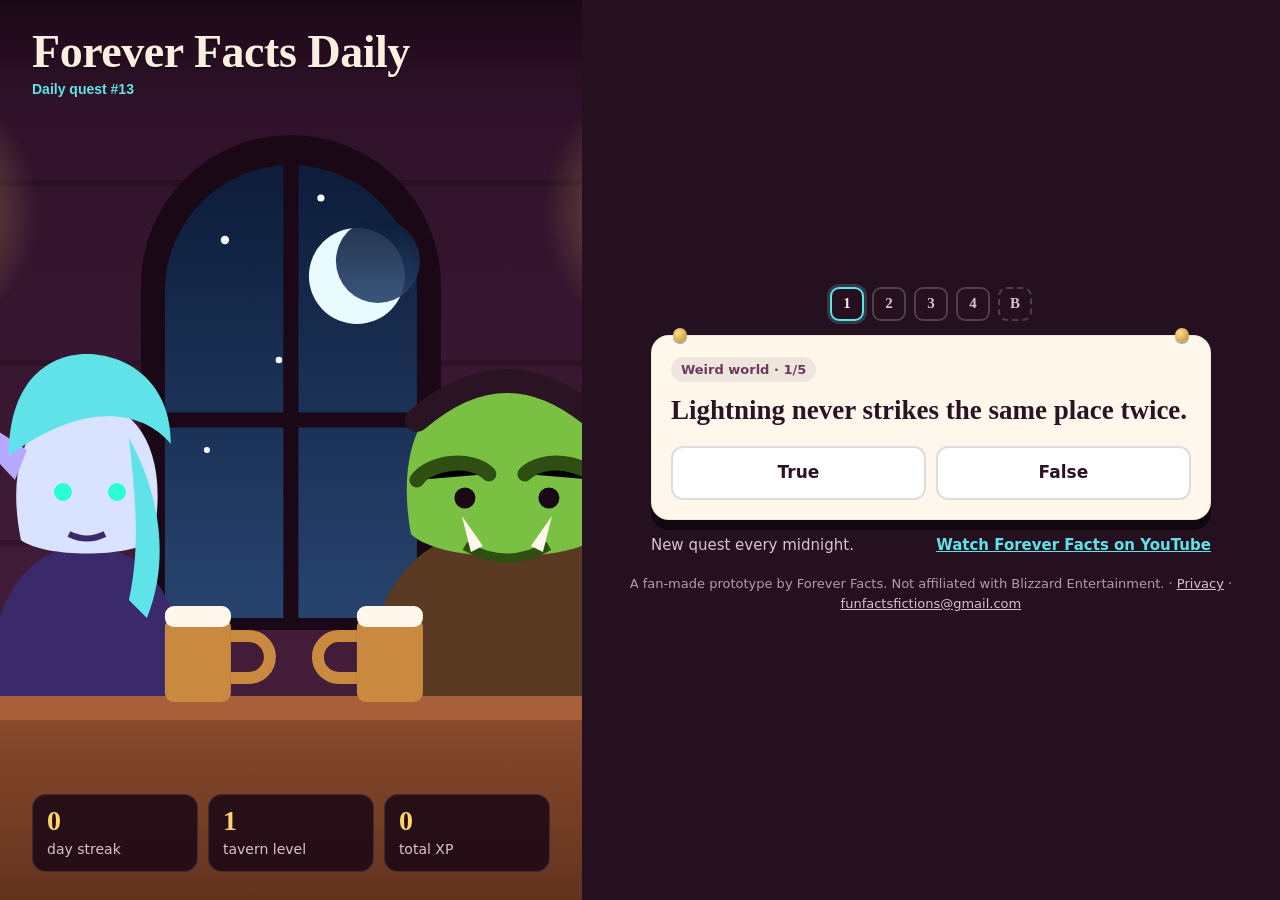
==== forever-facts/index.html @ 2aa4a0e5 "Add files via upload" ====
<!DOCTYPE html>
<html lang="en">
<head>
<meta charset="utf-8">
<meta name="viewport" content="width=device-width, initial-scale=1, viewport-fit=cover">
<title>Forever Facts Daily</title>
<meta name="description" content="One tavern puzzle a day: five rounds, one surprising fact each. From the Forever Facts channel.">
<meta property="og:title" content="Forever Facts Daily">
<meta property="og:description" content="Five rounds. Five weird facts. Can you keep your streak?">
<link rel="stylesheet" href="../fonts/fonts.css">
<style>
/* VOICE occasion: a playful nightly ritual for gamers, loud host banter, quick to read
   IDEA a quest card pinned on the tavern board at the edge of the world, flipped over to reveal the fact
   PICTURE the tavern by moonlight with Nightella and Orkish at their table; the quest card is the game
   COLOUR one fixed night palette: wine-plum wood, parchment-white cards, moon cyan accent, orc green right, ember red wrong
   TYPE Cinzel for titles and numbers, Nunito for everything read
   LAYOUT laptop: scene and stats left, card right; phone: slim scene band with title, then the card filling the screen */
:root{color-scheme:dark;--bg:#24101f;--wood:#3a1830;--wood2:#4b2140;--ink:#fbefe1;--dim:#d9c3cf;--card:#fff7ec;--cink:#2a1424;--moon:#5fe3e8;--ok:#79c043;--bad:#ff5d5d;--gold:#ffd36b}
*{box-sizing:border-box;min-width:0}
html,body{height:100%}
body{margin:0;background:var(--bg);color:var(--ink);font:16px/1.5 Nunito,system-ui,sans-serif;overflow-x:clip;-webkit-tap-highlight-color:transparent}
button{font:inherit;cursor:pointer}
button:focus-visible,a:focus-visible{outline:3px solid var(--moon);outline-offset:2px}
.app{min-height:100%;display:grid;grid-template-columns:minmax(0,1fr);padding-bottom:env(safe-area-inset-bottom,0px)}
.side{position:relative;display:flex;flex-direction:column}
.scene{position:relative;height:clamp(150px,27svh,230px);overflow:hidden;background:var(--wood)}
.scene svg{position:absolute;inset:0;width:100%;height:100%}
.scene::after{content:"";position:absolute;inset:0 0 auto;height:100px;background:linear-gradient(#1a0816e6,#1a081600)}
.brand{position:absolute;left:max(16px,env(safe-area-inset-left,0px));top:max(12px,env(safe-area-inset-top,0px));right:16px;display:flex;justify-content:space-between;align-items:flex-start;gap:12px}
h1{font:900 clamp(24px,6vw,40px)/1.05 Cinzel,Georgia,serif;margin:0;letter-spacing:-.01em;text-shadow:0 2px 0 #1a0816}
h1 small{display:block;font:800 14px/1.3 Nunito,sans-serif;color:var(--moon);letter-spacing:0;text-shadow:none;margin-top:4px}
.pills{display:flex;gap:6px;flex-wrap:wrap;justify-content:flex-end}
.pill{background:#1a0816cc;border:1px solid #ffffff22;border-radius:999px;padding:4px 10px;font-weight:800;font-size:14px;white-space:nowrap}
.pill b{color:var(--gold);font-family:Cinzel,serif}
.stats{display:none}
main{padding:16px max(16px,env(safe-area-inset-left,0px)) 24px;display:flex;flex-direction:column;align-items:center;gap:14px}
.runes{display:flex;gap:8px;justify-content:center}
.rune{width:34px;height:34px;border-radius:9px;border:2px solid #ffffff33;display:grid;place-items:center;font:900 15px Cinzel,serif;color:var(--dim)}
.rune.now{border-color:var(--moon);color:var(--ink);box-shadow:0 0 0 3px #5fe3e833}
.rune.ok{background:var(--ok);border-color:var(--ok);color:#16300a}
.rune.bad{background:var(--bad);border-color:var(--bad);color:#3a0808}
.rune.boss{border-style:dashed}
.card{width:min(100%,560px);background:var(--card);color:var(--cink);border-radius:18px;padding:22px 20px 20px;box-shadow:0 10px 0 #12060f,0 0 0 1px #00000010 inset;position:relative}
.card::before,.card::after{content:"";position:absolute;top:-7px;width:14px;height:14px;border-radius:50%;background:radial-gradient(circle at 35% 35%,#ffe08a,#b8862b);box-shadow:0 2px 0 #00000055}
.card::before{left:22px}.card::after{right:22px}
.tag{display:inline-flex;gap:6px;align-items:center;font-weight:800;font-size:13px;padding:3px 10px;border-radius:999px;background:#2a142414;color:#6b3a5c}
.tag.boss{background:#ffd36b;color:#4a3000}
.q{font:700 clamp(21px,5.2vw,27px)/1.25 Cinzel,Georgia,serif;margin:12px 0 18px;text-wrap:balance}
.opts{display:grid;gap:10px}
.opts.two{grid-template-columns:repeat(2,minmax(0,1fr))}
.opt{min-height:54px;border-radius:12px;border:2px solid #2a142426;background:#fff;color:var(--cink);font-weight:800;font-size:17px;padding:10px 14px;text-align:left;transition:transform .12s,border-color .12s,background .12s}
.opts.two .opt{text-align:center}
.opt:hover:not(:disabled){border-color:#6b3a5c;transform:translateY(-2px)}
.opt:disabled{cursor:default}
.opt.right{background:var(--ok);border-color:#4d8a22;color:#10280a}
.opt.wrong{background:var(--bad);border-color:#b63030;color:#fff}
.opt.dim{opacity:.45}
.reveal{margin-top:16px;border-top:2px dashed #2a142426;padding-top:14px;display:none}
.reveal.on{display:block;animation:pop .35s ease-out}
@keyframes pop{from{opacity:0;transform:translateY(8px)}to{opacity:1;transform:none}}
.verdict{display:flex;justify-content:space-between;align-items:baseline;gap:10px;flex-wrap:wrap;font:900 20px Cinzel,serif}
.verdict .xp{font:800 15px Nunito,sans-serif;color:#4d8a22;white-space:nowrap}
.fact{margin:8px 0 10px;font-size:17px}
.quip{display:flex;gap:10px;align-items:center;background:#2a14240d;border-radius:12px;padding:8px 12px;font-size:15px;font-weight:700;color:#5a3050}
.face{flex:none;width:36px;height:36px}
.btn{min-height:50px;border:0;border-radius:12px;background:var(--cink);color:var(--card);font-weight:800;font-size:17px;padding:12px 18px;width:100%;margin-top:14px}
.btn.alt{background:transparent;color:var(--cink);border:2px solid var(--cink)}
.btn.moon{background:var(--moon);color:#062a2c}
.row{display:grid;grid-template-columns:repeat(2,minmax(0,1fr));gap:10px}
.row .btn{margin-top:10px}
.score{text-align:center}
.big{font:900 clamp(54px,16vw,80px)/1 Cinzel,serif;margin:6px 0}
.grid5{font-size:26px;letter-spacing:4px;margin:4px 0 8px}
.lvl{height:12px;background:#2a142418;border-radius:99px;overflow:hidden;margin:6px 0 4px}
.lvl i{display:block;height:100%;background:linear-gradient(90deg,var(--moon),var(--ok));border-radius:99px}
.small{font-size:14px;color:#6b4a60}
.toast{min-height:20px;font-weight:800;font-size:14px;color:#4d8a22;margin-top:6px}
.cta{width:min(100%,560px);display:flex;gap:12px;align-items:center;justify-content:space-between;flex-wrap:wrap;color:var(--dim);font-size:15px}
.cta a{color:var(--moon);font-weight:800}
.welcome{width:min(100%,560px);background:#5fe3e81f;border:1px solid #5fe3e855;border-radius:12px;padding:8px 12px;font-weight:700;font-size:15px;display:none}
.welcome.on{display:block}
footer{color:#b89aac;font-size:13px;text-align:center;padding-top:4px}
footer a{color:#d9c3cf}
@media(min-width:900px){
.app{grid-template-columns:minmax(0,5fr) minmax(0,6fr);height:100%}
.side{height:100%;overflow:hidden}
.scene{height:100%;flex:1}
.brand{top:28px;left:32px;right:32px}
h1{font-size:46px}
.stats{display:grid;grid-template-columns:repeat(3,minmax(0,1fr));gap:10px;position:absolute;left:32px;right:32px;bottom:28px}
.stat{background:#1a0816d9;border:1px solid #ffffff1f;border-radius:14px;padding:10px 14px}
.stat b{display:block;font:900 28px Cinzel,serif;color:var(--gold)}
.stat span{font-size:14px;color:var(--dim)}
.pills{display:none}
main{justify-content:center;overflow-y:auto;padding:32px}
}
@media(prefers-reduced-motion:reduce){*{animation:none!important;transition:none!important}.flame{animation:none!important}}
.flame{transform-origin:center bottom;animation:flick 2.4s ease-in-out infinite alternate}
@keyframes flick{from{transform:scaleY(1)}to{transform:scaleY(1.12)}}
</style>
</head>
<body>
<div class="app">
  <aside class="side">
    <div class="scene" aria-hidden="true">
      <svg viewBox="0 0 400 300" preserveAspectRatio="xMidYMax slice">
        <defs>
          <linearGradient id="wall" x1="0" y1="0" x2="0" y2="1"><stop offset="0" stop-color="#2b1026"/><stop offset="1" stop-color="#4b2140"/></linearGradient>
          <linearGradient id="sky" x1="0" y1="0" x2="0" y2="1"><stop offset="0" stop-color="#0d1d3a"/><stop offset="1" stop-color="#27436e"/></linearGradient>
          <radialGradient id="glow"><stop offset="0" stop-color="#ffcf6b" stop-opacity=".55"/><stop offset="1" stop-color="#ffcf6b" stop-opacity="0"/></radialGradient>
          <linearGradient id="table" x1="0" y1="0" x2="0" y2="1"><stop offset="0" stop-color="#8a4b2c"/><stop offset="1" stop-color="#5a2d1a"/></linearGradient>
          <g id="plank"><rect width="400" height="2" fill="#00000030"/></g>
        </defs>
        <rect width="400" height="300" fill="url(#wall)"/>
        <use href="#plank" y="60"/><use href="#plank" y="120"/><use href="#plank" y="180"/>
        <path d="M150 210V95a50 50 0 0 1 100 0v115z" fill="#1a0816"/>
        <path d="M158 206V97a42 42 0 0 1 84 0v109z" fill="url(#sky)"/>
        <circle cx="222" cy="92" r="16" fill="#e9fbff"/><circle cx="229" cy="87" r="14" fill="url(#sky)" opacity=".9"/>
        <g fill="#fff"><circle cx="178" cy="80" r="1.4"/><circle cx="196" cy="120" r="1.1"/><circle cx="232" cy="140" r="1.3"/><circle cx="172" cy="150" r="1"/><circle cx="210" cy="66" r="1.2"/></g>
        <path d="M200 52v154M158 140h84" stroke="#1a0816" stroke-width="5"/>
        <g><line x1="70" y1="0" x2="70" y2="52" stroke="#1a0816" stroke-width="2"/><circle cx="70" cy="70" r="46" fill="url(#glow)"/><rect x="60" y="52" width="20" height="28" rx="4" fill="#2a1424"/><path class="flame" d="M70 58c6 8 5 16 0 18c-5-2-6-10 0-18z" fill="#ffcf6b"/></g>
        <g><line x1="330" y1="0" x2="330" y2="52" stroke="#1a0816" stroke-width="2"/><circle cx="330" cy="70" r="46" fill="url(#glow)"/><rect x="320" y="52" width="20" height="28" rx="4" fill="#2a1424"/><path class="flame" d="M330 58c6 8 5 16 0 18c-5-2-6-10 0-18z" fill="#ffcf6b"/></g>
        <!-- Nightella -->
        <g transform="translate(132 170)">
          <path d="M-34 70c0-40 14-58 34-58s34 18 34 58z" fill="#3b2a6b"/>
          <path d="M-22 10c-6-30 6-46 22-46s28 16 22 46c-8 6-36 6-44 0z" fill="#d9e2ff"/>
          <path d="M-20-20l-34-22 30 32z" fill="#b9a8ff"/>
          <path d="M-26-18c0-26 14-34 26-34s28 8 28 30c-10-12-30-14-54 4z" fill="#5fe3e8"/>
          <path d="M14-24c10 18 14 40 6 60l-6-6c4-18 2-36 0-54z" fill="#5fe3e8"/>
          <circle cx="-8" cy="-6" r="3" fill="#2affd5"/><circle cx="10" cy="-6" r="3" fill="#2affd5"/>
          <path d="M-6 8q6 3 12 0" stroke="#3b2a6b" stroke-width="2" fill="none"/>
        </g>
        <!-- Orkish -->
        <g transform="translate(272 166)">
          <path d="M-48 74c0-46 20-64 48-64s48 18 48 64z" fill="#5a3a22"/>
          <path d="M-32 12c-6-34 8-52 32-52s38 18 32 52c-10 10-54 10-64 0z" fill="#79c043"/>
          <path d="M-30-6c4-6 18-8 24-2M6-8c6-6 20-4 24 2" stroke="#2f4f12" stroke-width="5" stroke-linecap="round"/>
          <circle cx="-14" cy="0" r="3.5" fill="#1a0816"/><circle cx="14" cy="0" r="3.5" fill="#1a0816"/>
          <path d="M-14 16q14 8 28 0" stroke="#2f4f12" stroke-width="3" fill="none"/>
          <path d="M-12 18l-3-12 7 10zM12 18l3-12-7 10z" fill="#fff7ec"/>
          <path d="M-30-26q30-26 60 0" stroke="#2a1424" stroke-width="8" fill="none" stroke-linecap="round"/>
        </g>
        <path d="M-10 236h420v80h-420z" fill="url(#table)"/>
        <rect x="-10" y="232" width="420" height="8" fill="#a8603a"/>
        <g transform="translate(158 206)"><rect width="22" height="28" rx="3" fill="#c9893f"/><rect y="-4" width="22" height="7" rx="3" fill="#fff7ec"/><path d="M22 6h6a6 6 0 0 1 0 14h-6" stroke="#c9893f" stroke-width="4" fill="none"/></g>
        <g transform="translate(222 206)"><rect width="22" height="28" rx="3" fill="#c9893f"/><rect y="-4" width="22" height="7" rx="3" fill="#fff7ec"/><path d="M0 6h-6a6 6 0 0 0 0 14h6" stroke="#c9893f" stroke-width="4" fill="none"/></g>
      </svg>
    </div>
    <div class="brand">
      <h1>Forever Facts Daily<small id="dayLabel">Daily quest</small></h1>
      <div class="pills"><span class="pill">Streak <b id="pStreak">0</b></span><span class="pill">Lv <b id="pLvl">1</b></span></div>
    </div>
    <div class="stats">
      <div class="stat"><b id="sStreak">0</b><span>day streak</span></div>
      <div class="stat"><b id="sLvl">1</b><span>tavern level</span></div>
      <div class="stat"><b id="sXp">0</b><span>total XP</span></div>
    </div>
  </aside>
  <main>
    <div class="welcome" id="welcome"></div>
    <div class="runes" id="runes" aria-label="Rounds"></div>
    <section class="card" id="card" aria-live="polite"></section>
    <div class="cta"><span>New quest every midnight.</span><a href="https://www.youtube.com/@ForeverFactsEver/shorts" target="_blank" rel="noopener">Watch Forever Facts on YouTube</a></div>
  <footer>A fan-made prototype by Forever Facts. Not affiliated with Blizzard Entertainment. · <a href="../privacy.html">Privacy</a> · <a href="mailto:funfactsfictions@gmail.com">funfactsfictions@gmail.com</a></footer>
  </main>
</div>
<script>
{
const SHARE_URL=(location.protocol.startsWith("http")&&!/claude\.ai|claudeusercontent/.test(location.hostname))?location.origin+location.pathname:"https://www.youtube.com/@ForeverFactsEver";
/* ---- Látogatásmérés (GoatCounter, ingyenes). Írd be a saját kódodat az idézőjelek közé, pl. "fffgames" ---- */
const GOATCOUNTER_CODE="";
const onPages=!/claude\.ai|claudeusercontent/.test(location.hostname)&&location.protocol.startsWith("http");
if(GOATCOUNTER_CODE&&onPages){window.goatcounter={no_onload:false};const gs=document.createElement("script");gs.async=true;gs.dataset.goatcounter=`https://${GOATCOUNTER_CODE}.goatcounter.com/count`;gs.src="https://gc.zgo.at/count.js";document.head.appendChild(gs)}
function track(name){try{if(window.goatcounter&&window.goatcounter.count)window.goatcounter.count({path:name,title:name,event:true})}catch(e){}}
function trackLater(name){if(!GOATCOUNTER_CODE||!onPages)return;let n=0;const t=setInterval(()=>{n++;if(window.goatcounter&&window.goatcounter.count){track(name);clearInterval(t)}else if(n>20)clearInterval(t)},500)}

const T = "tavern", G = "game", W = "world";
const BANK = [
 {c:T,t:"tf",q:"In WoW Forever's Black Market, a Black Lotus always costs 50 gold.",a:0,f:"The Black Market keeps Black Lotus pinned at 50 gold, so no bidding wars over the most wanted herb."},
 {c:T,t:"mc",q:"How many players per side fight on the new Darkspear Islands battleground?",o:["10","15","20","40"],a:1,f:"Darkspear Islands is a 15 vs 15 fight, bigger than Warsong, smaller than Alterac."},
 {c:T,t:"tf",q:"Dual spec only unlocks at level 60 in WoW Forever.",a:1,f:"It arrives at level 40, so you can carry two talent builds long before max level."},
 {c:T,t:"mc",q:"From which level do quests start paying extra gold in WoW Forever?",o:["Level 20","Level 35","Level 48","Level 60"],a:2,f:"Quests from level 48 and up now pay bonus gold."},
 {c:T,t:"tf",q:"If anyone in your dungeon group is 13+ levels above you, you earn 0 XP.",a:0,f:"That is the anti-boosting rule: a helper 13 or more levels higher wipes the group's XP."},
 {c:T,t:"tf",q:"Campfires in WoW Forever can give you free buffs.",a:0,f:"Camping is back: sit by a campfire and pick up free buffs."},
 {c:T,t:"mc",q:"Which raid lineup arrives in WoW Forever on December 9?",o:["Molten Core, BWL & AQ","Barrow Deeps, Hyjal & Onyxia","Karazhan, Naxx & ZG","Ulduar, Icecrown & Onyxia"],a:1,f:"Barrow Deeps, Hyjal and Onyxia all open on December 9."},
 {c:T,t:"tf",q:"The Krol'dok tank set hides a secret ogre form.",a:0,f:"Wear the Krol'dok tank set and your character gets a hidden ogre look."},
 {c:T,t:"mc",q:"World of Warcraft launched in November 2004. How old did it turn this November?",o:["20","21","22","25"],a:2,f:"It launched on 23 November 2004, which makes it 22 years old."},
 {c:T,t:"mc",q:"How big is the dungeon XP boost that Orkish says is still too low?",o:["+10%","+25%","+50%","+100%"],a:2,f:"Dungeon XP got +50%. Orkish still wants more."},
 {c:G,t:"tf",q:"Tetris was created in the Soviet Union.",a:0,f:"Alexey Pajitnov built it in Moscow in 1984."},
 {c:G,t:"mc",q:"What did Nintendo make when it was founded in 1889?",o:["Toys","Playing cards","Radios","Bicycles"],a:1,f:"Nintendo started in Kyoto making hanafuda playing cards."},
 {c:G,t:"mc",q:"What was Mario called in the original Donkey Kong (1981)?",o:["Jumpman","Mr. Video","Plumber Pete","Red"],a:0,f:"He was Jumpman, a carpenter, before becoming Mario the plumber."},
 {c:G,t:"old",q:"Which came first?",o:["Game Boy","PlayStation"],a:0,f:"Game Boy launched in 1989, the first PlayStation in 1994."},
 {c:G,t:"old",q:"Which came first?",o:["Pong","Space Invaders"],a:0,f:"Pong arrived in 1972, Space Invaders in 1978."},
 {c:G,t:"tf",q:"One of the first famous video game easter eggs was a developer hiding his own name.",a:0,f:"Warren Robinett hid his name in Atari's Adventure (1980) because Atari did not credit its developers."},
 {c:G,t:"mc",q:"Which is the best-selling video game of all time?",o:["Tetris","GTA V","Minecraft","Wii Sports"],a:2,f:"Minecraft has sold more than 300 million copies."},
 {c:G,t:"tf",q:"Atari once buried unsold E.T. cartridges in a desert landfill.",a:0,f:"Diggers confirmed it in Alamogordo, New Mexico, in 2014."},
 {c:G,t:"mc",q:"Pac-Man's shape was famously inspired by…",o:["A coin","A pizza with a slice missing","A moon phase","A cookie"],a:1,f:"Creator Toru Iwatani said a pizza with one slice gone gave him the idea."},
 {c:G,t:"old",q:"Which came first?",o:["Steam","YouTube"],a:0,f:"Steam launched in 2003, YouTube in 2005."},
 {c:G,t:"old",q:"Which came first?",o:["The Legend of Zelda","Super Mario Bros."],a:1,f:"Super Mario Bros. came out in 1985, the first Zelda in 1986."},
 {c:W,t:"tf",q:"Octopuses have three hearts.",a:0,f:"Two pump blood through the gills, one through the rest of the body."},
 {c:W,t:"tf",q:"Bananas are berries, but strawberries are not.",a:0,f:"Botanically a berry grows from one ovary with seeds inside. Bananas qualify, strawberries don't."},
 {c:W,t:"tf",q:"A day on Venus is longer than its year.",a:0,f:"One spin takes 243 Earth days, one trip around the Sun only 225."},
 {c:W,t:"tf",q:"Cleopatra lived closer in time to the Moon landing than to the building of the Great Pyramid.",a:0,f:"The pyramid was about 2,500 years old in her day. The Moon landing came about 2,000 years after her."},
 {c:W,t:"old",q:"Which is older?",o:["Oxford University","The Aztec Empire"],a:0,f:"Teaching at Oxford began around 1096. Tenochtitlan was founded in 1325."},
 {c:W,t:"tf",q:"Sharks existed before trees.",a:0,f:"Sharks go back about 450 million years, the first trees about 385 million."},
 {c:W,t:"tf",q:"Wombats produce cube-shaped poop.",a:0,f:"Their intestines shape it into cubes, which don't roll away from their territory markers."},
 {c:W,t:"tf",q:"Lightning never strikes the same place twice.",a:1,f:"The Empire State Building is hit around 20 to 25 times a year."},
 {c:W,t:"tf",q:"Goldfish only remember things for 3 seconds.",a:1,f:"Goldfish can remember for months and can even be trained."},
 {c:W,t:"mc",q:"How many bones does an adult human have?",o:["186","206","226","256"],a:1,f:"206. Babies start with around 300 that fuse as they grow."},
 {c:W,t:"old",q:"Which came first?",o:["The lighter","The match"],a:0,f:"Döbereiner's lighter (1823) beat the friction match (1826) by a few years."},
 {c:W,t:"old",q:"Which came first?",o:["The fax machine","The telephone"],a:0,f:"Alexander Bain patented a fax idea in 1843. The telephone came in 1876."},
 {c:W,t:"tf",q:"Scotland's national animal is the unicorn.",a:0,f:"The unicorn has been a Scottish symbol since the 1300s."},
 {c:W,t:"tf",q:"Australia is wider than the Moon.",a:0,f:"Australia is about 4,000 km across. The Moon is about 3,474 km wide."},
 {c:W,t:"mc",q:"Which is the hottest planet in our solar system?",o:["Mercury","Venus","Mars","Jupiter"],a:1,f:"Venus. Its thick clouds trap heat, so it beats Mercury despite being farther from the Sun."},
 {c:W,t:"tf",q:"The Great Wall of China is visible from space with the naked eye.",a:1,f:"Astronauts say it is too narrow to spot without help."},
 {c:W,t:"mc",q:"What makes flamingos pink?",o:["Sunlight","Their diet","Only their genes","Cold water"],a:1,f:"Pigments in the shrimp and algae they eat turn their feathers pink."},
 {c:W,t:"tf",q:"The Eiffel Tower can grow about 15 cm taller in summer.",a:0,f:"Heat makes the iron expand, so the tower stretches on hot days."}
];
const CAT = {tavern:"Tavern news",game:"Gaming lore",world:"Weird world"};
const QUIPS = {
 ok:[["N","Not bad. For a mortal."],["O","HA! Smart as a war drum!"],["N","The moon approves."],["O","Big brain! Orkish is proud!"]],
 bad:[["N","Bold guess. Wrong, but bold."],["O","Even Orkish knew that one. Probably."],["N","Try again tomorrow, hero."],["O","Ouch! Into the cauldron with that answer!"]]
};
const FACES = {
 N:'<svg class="face" viewBox="-40 -50 80 80"><path d="M-20-18l-18-16 20 22z" fill="#b9a8ff"/><circle r="22" fill="#d9e2ff"/><path d="M-22-8c0-18 10-24 22-24s22 6 22 22c-10-10-24-10-44 2z" fill="#5fe3e8"/><circle cx="-7" cy="0" r="3" fill="#1aa6a0"/><circle cx="7" cy="0" r="3" fill="#1aa6a0"/></svg>',
 O:'<svg class="face" viewBox="-40 -50 80 80"><circle r="24" fill="#79c043"/><circle cx="-8" cy="-4" r="3.5" fill="#1a0816"/><circle cx="8" cy="-4" r="3.5" fill="#1a0816"/><path d="M-9 12l-2-9 6 8zM9 12l2-9-6 8z" fill="#fff7ec"/></svg>'
};
const store = {
 get(){try{return JSON.parse(localStorage.getItem("ffd")||"{}")}catch(e){return {}}},
 set(v){try{localStorage.setItem("ffd",JSON.stringify(v))}catch(e){}}
};
const EPOCH = Date.UTC(2026,10,24);
const now = new Date();
const dayNo = Math.floor((Date.UTC(now.getFullYear(),now.getMonth(),now.getDate())-EPOCH)/864e5)+1;
function rng(seed){let s=(seed%2147483646)+1;return()=>(s=s*16807%2147483647)/2147483647}
function shuffled(arr,seed){const r=rng(seed),a=arr.slice();for(let i=a.length-1;i>0;i--){const j=Math.floor(r()*(i+1));[a[i],a[j]]=[a[j],a[i]]}return a}
const pools = {};
for(const k of [T,G,W]) pools[k]=shuffled(BANK.filter(b=>b.c===k),777+k.length);
function daily(d){
 const plan=[W,G,T,W,d%2?T:G], used={};
 return plan.map((c,i)=>{const n=used[c]=(used[c]||0)+1;const p=pools[c];const per=plan.filter(x=>x===c).length;return {...p[((Math.abs(d)*per)+n-1)%p.length],boss:i===4}});
}
function extra(seed){const r=rng(seed);return shuffled(BANK,Math.floor(r()*1e6)).slice(0,5).map((q,i)=>({...q,boss:i===4}))}
let S = Object.assign({xp:0,streak:0,last:0,best:0,done:null}, store.get());
let game = null;
const $ = id=>document.getElementById(id);
const esc = s=>String(s).replace(/[&<>"']/g,c=>({"&":"&amp;","<":"&lt;",">":"&gt;",'"':"&quot;","'":"&#39;"}[c]));
const level = xp=>Math.floor(xp/500)+1;
function hud(){
 const lv=level(S.xp), streak=(S.last===dayNo||S.last===dayNo-1)?S.streak:0;
 $("pStreak").textContent=streak;$("sStreak").textContent=streak;
 $("pLvl").textContent=lv;$("sLvl").textContent=lv;$("sXp").textContent=S.xp.toLocaleString("en");
 $("dayLabel").textContent=(game&&game.mode==="extra")?"Extra quest":"Daily quest #"+dayNo;
}
function runes(){
 $("runes").innerHTML=game.qs.map((q,i)=>{const r=game.res[i];const cls=r===true?"ok":r===false?"bad":i===game.i?"now":"";return `<span class="rune ${cls} ${q.boss?"boss":""}" title="${q.boss?"Boss round":"Round "+(i+1)}">${q.boss?"B":i+1}</span>`}).join("");
}
function start(mode){trackLater(mode==="extra"?"ffd-bonus-start":"ffd-daily-start");
 const seed = mode==="extra" ? Date.now() : dayNo;
 game = {mode, qs: mode==="extra"?extra(seed):daily(dayNo), i:0, res:[], xp:0};
 hud();ask();
}
function ask(){
 const q=game.qs[game.i];runes();
 const opts = q.t==="tf"?["True","False"]:q.o;
 const two = opts.length===2;
 $("card").innerHTML=`<span class="tag ${q.boss?"boss":""}">${q.boss?"Boss round · double XP":CAT[q.c]} · ${game.i+1}/5</span>
 <h2 class="q">${esc(q.q)}</h2>
 <div class="opts ${two?"two":""}">${opts.map((o,i)=>`<button class="opt" id="opt${i}" data-i="${i}">${esc(o)}</button>`).join("")}</div>
 <div class="reveal" id="reveal"></div>`;
 $("card").querySelectorAll(".opt").forEach(b=>b.addEventListener("click",()=>answer(+b.dataset.i)));
 if(game.i>0)$("opt0").focus({preventScroll:true});
}
function answer(i){
 const q=game.qs[game.i], ok=i===q.a;
 game.res[game.i]=ok;
 const gain = ok?(q.boss?200:100):10;
 game.xp+=gain;
 $("card").querySelectorAll(".opt").forEach((b,k)=>{b.disabled=true;if(k===q.a)b.classList.add("right");else if(k===i)b.classList.add("wrong");else b.classList.add("dim")});
 const pick=QUIPS[ok?"ok":"bad"][(dayNo+game.i)%4];
 const last=game.i===4;
 const r=$("reveal");
 r.innerHTML=`<div class="verdict"><span>${ok?"Correct!":"Not this time"}</span><span class="xp">+${gain} XP</span></div>
 <p class="fact">${esc(q.f)}</p>
 <div class="quip">${FACES[pick[0]]}<span>${pick[0]==="N"?"Nightella":"Orkish"}: ${esc(pick[1])}</span></div>
 <button class="btn" id="next">${last?"See my result":"Next round"}</button>`;
 r.classList.add("on");runes();
 $("next").addEventListener("click",()=>{if(last)finish();else{game.i++;ask()}});
 $("next").focus({preventScroll:true});
}
function finish(){
 const correct=game.res.filter(Boolean).length;
 if(game.mode==="daily"){
  S.streak = S.last===dayNo-1 ? S.streak+1 : (S.last===dayNo?S.streak:1);
  const bonus=Math.min(S.streak*10,100); game.xp+=bonus; game.bonus=bonus;
  S.last=dayNo; S.done={day:dayNo,res:game.res,xp:game.xp,bonus};
 }
 trackLater("ffd-finish-"+correct+"of5");S.xp+=game.xp; S.best=Math.max(S.best,correct); store.set(S);
 hud();results(game.res,game.xp,game.bonus||0,game.mode);
}
function shareText(res){
 return `Forever Facts Daily #${dayNo}\n${res.map(r=>r?"🟩":"🟥").join("")} ${res.filter(Boolean).length}/5 · streak ${S.streak}\n${SHARE_URL}`;
}
function results(res,xp,bonus,mode){
 game=game||{mode:"daily",qs:daily(dayNo),i:5,res};game.i=5;game.res=res;runes();
 const c=res.filter(Boolean).length, lv=level(S.xp), into=S.xp%500;
 const title=["The tavern is quiet tonight","A rough night","Getting warmer","Solid quest","Almost legendary","Legendary!"][c];
 $("card").innerHTML=`<div class="score">
 <span class="tag">${mode==="extra"?"Extra quest done":"Daily quest #"+dayNo+" done"}</span>
 <div class="big">${c}/5</div>
 <h2 class="q" style="margin:0 0 6px">${title}</h2>
 <div class="grid5" aria-label="${c} correct of 5">${res.map(r=>r?"🟩":"🟥").join("")}</div>
 <p class="small">+${xp} XP${bonus?` (incl. +${bonus} streak bonus)`:""} · ${S.streak}-day streak</p>
 <div class="lvl"><i style="width:${into/5}%"></i></div>
 <p class="small">Tavern level ${lv} · ${500-into} XP to level ${lv+1}</p>
 <p class="small" id="countdown"></p>
 <div class="row"><button class="btn moon" id="share">Share result</button><button class="btn alt" id="more">Extra quest</button></div>
 <div class="toast" id="toast"></div></div>`;
 $("share").addEventListener("click",share);
 $("more").addEventListener("click",()=>start("extra"));
 tick();
}
async function share(){trackLater("ffd-share");
 const text=shareText(S.done?S.done.res:game.res);
 try{ if(navigator.share){await navigator.share({text});return} }catch(e){ if(e&&e.name==="AbortError")return }
 try{await navigator.clipboard.writeText(text);$("toast").textContent="Copied! Paste it in the comments."}
 catch(e){$("toast").textContent="Copy failed. Select and copy: "+text.replace(/\n/g," ")}
}
function tick(){
 const el=$("countdown"); if(!el) return;
 const t=new Date(); const mid=new Date(t.getFullYear(),t.getMonth(),t.getDate()+1);
 const s=Math.max(0,Math.floor((mid-t)/1000));
 el.textContent=`Next daily quest in ${String(Math.floor(s/3600)).padStart(2,"0")}:${String(Math.floor(s%3600/60)).padStart(2,"0")}:${String(s%60).padStart(2,"0")}`;
}
setInterval(tick,1000);
const src={"from-yt":"YouTube","from-ig":"Instagram","from-fb":"Facebook","from-tt":"TikTok"}[location.hash.slice(1)];
if(src){trackLater("ffd-from-"+src.toLowerCase());$("welcome").textContent=`Welcome from ${src}! Five rounds, five weird facts. Comment your score under the video.`;$("welcome").classList.add("on")}
window.claude?.hot?.snapshot?.(()=>S);
if(S.done&&S.done.day===dayNo){game=null;hud();results(S.done.res,S.done.xp,S.done.bonus||0,"daily")}
else start("daily");
}
</script>
</body>
</html>
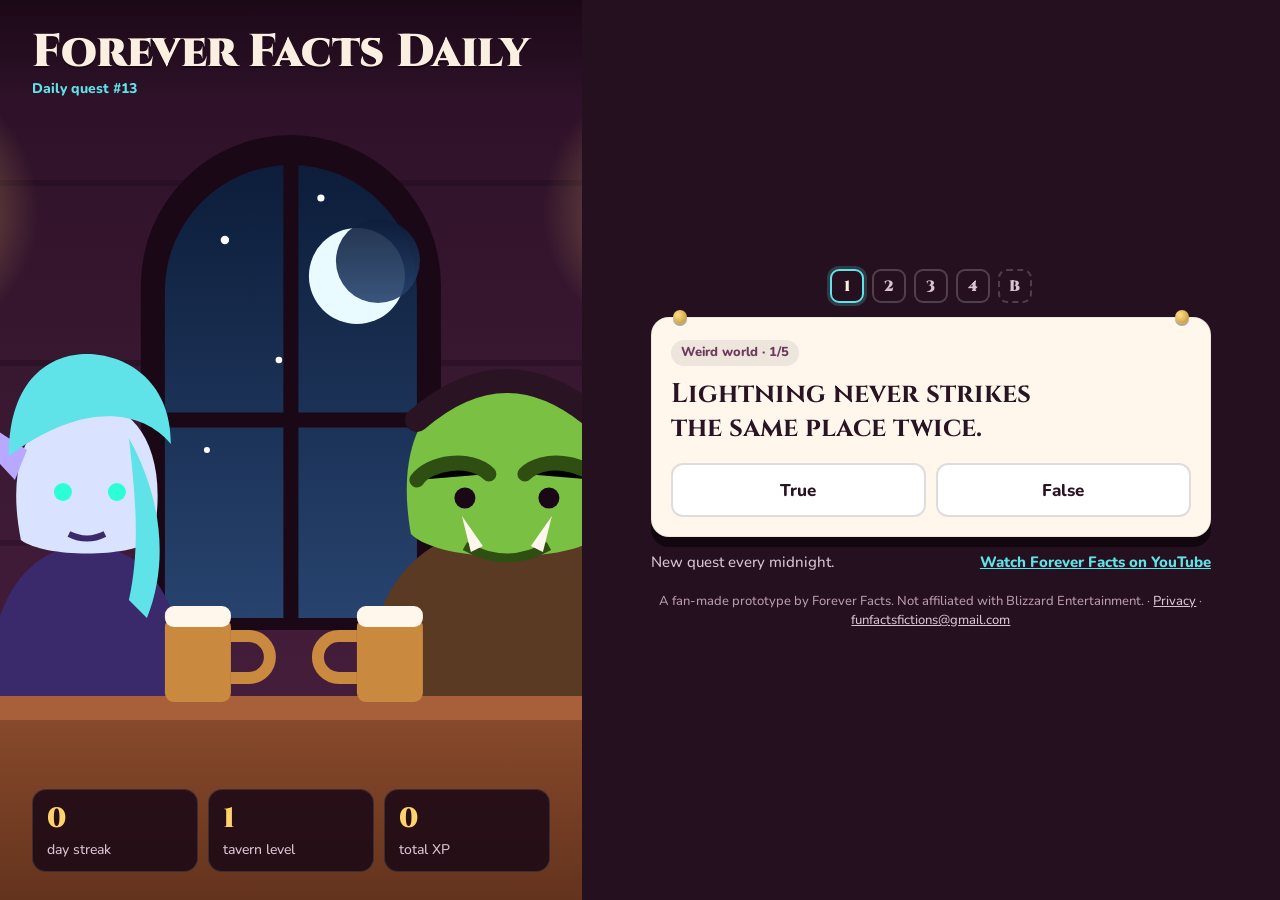
==== commit efea4f7b: "Enable GoatCounter stats (Forever Facts)" ====
--- a/forever-facts/index.html
+++ b/forever-facts/index.html
@@ -168,7 +168,7 @@
 {
 const SHARE_URL=(location.protocol.startsWith("http")&&!/claude\.ai|claudeusercontent/.test(location.hostname))?location.origin+location.pathname:"https://www.youtube.com/@ForeverFactsEver";
 /* ---- Látogatásmérés (GoatCounter, ingyenes). Írd be a saját kódodat az idézőjelek közé, pl. "fffgames" ---- */
-const GOATCOUNTER_CODE="";
+const GOATCOUNTER_CODE="funfactsfictions";
 const onPages=!/claude\.ai|claudeusercontent/.test(location.hostname)&&location.protocol.startsWith("http");
 if(GOATCOUNTER_CODE&&onPages){window.goatcounter={no_onload:false};const gs=document.createElement("script");gs.async=true;gs.dataset.goatcounter=`https://${GOATCOUNTER_CODE}.goatcounter.com/count`;gs.src="https://gc.zgo.at/count.js";document.head.appendChild(gs)}
 function track(name){try{if(window.goatcounter&&window.goatcounter.count)window.goatcounter.count({path:name,title:name,event:true})}catch(e){}}
--- a/fonts/fonts.css
+++ b/fonts/fonts.css
@@ -0,0 +1,145 @@
+/* Self-hosted fonts (SIL Open Font License) via Fontsource */
+/* lilita-one-latin-ext-400-normal */
+@font-face {
+  font-family: 'Lilita One';
+  font-style: normal;
+  font-display: swap;
+  font-weight: 400;
+  src: url(lilita-one-latin-ext-400-normal.woff2) format('woff2');
+  unicode-range: U+0100-02BA,U+02BD-02C5,U+02C7-02CC,U+02CE-02D7,U+02DD-02FF,U+0304,U+0308,U+0329,U+1D00-1DBF,U+1E00-1E9F,U+1EF2-1EFF,U+2020,U+20A0-20AB,U+20AD-20C0,U+2113,U+2C60-2C7F,U+A720-A7FF;
+}
+/* lilita-one-latin-400-normal */
+@font-face {
+  font-family: 'Lilita One';
+  font-style: normal;
+  font-display: swap;
+  font-weight: 400;
+  src: url(lilita-one-latin-400-normal.woff2) format('woff2');
+  unicode-range: U+0000-00FF,U+0131,U+0152-0153,U+02BB-02BC,U+02C6,U+02DA,U+02DC,U+0304,U+0308,U+0329,U+2000-206F,U+20AC,U+2122,U+2191,U+2193,U+2212,U+2215,U+FEFF,U+FFFD;
+}
+/* nunito-latin-ext-500-normal */
+@font-face {
+  font-family: 'Nunito';
+  font-style: normal;
+  font-display: swap;
+  font-weight: 500;
+  src: url(nunito-latin-ext-500-normal.woff2) format('woff2');
+  unicode-range: U+0100-02BA,U+02BD-02C5,U+02C7-02CC,U+02CE-02D7,U+02DD-02FF,U+0304,U+0308,U+0329,U+1D00-1DBF,U+1E00-1E9F,U+1EF2-1EFF,U+2020,U+20A0-20AB,U+20AD-20C0,U+2113,U+2C60-2C7F,U+A720-A7FF;
+}
+/* nunito-latin-500-normal */
+@font-face {
+  font-family: 'Nunito';
+  font-style: normal;
+  font-display: swap;
+  font-weight: 500;
+  src: url(nunito-latin-500-normal.woff2) format('woff2');
+  unicode-range: U+0000-00FF,U+0131,U+0152-0153,U+02BB-02BC,U+02C6,U+02DA,U+02DC,U+0304,U+0308,U+0329,U+2000-206F,U+20AC,U+2122,U+2191,U+2193,U+2212,U+2215,U+FEFF,U+FFFD;
+}
+/* nunito-latin-ext-600-normal */
+@font-face {
+  font-family: 'Nunito';
+  font-style: normal;
+  font-display: swap;
+  font-weight: 600;
+  src: url(nunito-latin-ext-600-normal.woff2) format('woff2');
+  unicode-range: U+0100-02BA,U+02BD-02C5,U+02C7-02CC,U+02CE-02D7,U+02DD-02FF,U+0304,U+0308,U+0329,U+1D00-1DBF,U+1E00-1E9F,U+1EF2-1EFF,U+2020,U+20A0-20AB,U+20AD-20C0,U+2113,U+2C60-2C7F,U+A720-A7FF;
+}
+/* nunito-latin-600-normal */
+@font-face {
+  font-family: 'Nunito';
+  font-style: normal;
+  font-display: swap;
+  font-weight: 600;
+  src: url(nunito-latin-600-normal.woff2) format('woff2');
+  unicode-range: U+0000-00FF,U+0131,U+0152-0153,U+02BB-02BC,U+02C6,U+02DA,U+02DC,U+0304,U+0308,U+0329,U+2000-206F,U+20AC,U+2122,U+2191,U+2193,U+2212,U+2215,U+FEFF,U+FFFD;
+}
+/* nunito-latin-ext-700-normal */
+@font-face {
+  font-family: 'Nunito';
+  font-style: normal;
+  font-display: swap;
+  font-weight: 700;
+  src: url(nunito-latin-ext-700-normal.woff2) format('woff2');
+  unicode-range: U+0100-02BA,U+02BD-02C5,U+02C7-02CC,U+02CE-02D7,U+02DD-02FF,U+0304,U+0308,U+0329,U+1D00-1DBF,U+1E00-1E9F,U+1EF2-1EFF,U+2020,U+20A0-20AB,U+20AD-20C0,U+2113,U+2C60-2C7F,U+A720-A7FF;
+}
+/* nunito-latin-700-normal */
+@font-face {
+  font-family: 'Nunito';
+  font-style: normal;
+  font-display: swap;
+  font-weight: 700;
+  src: url(nunito-latin-700-normal.woff2) format('woff2');
+  unicode-range: U+0000-00FF,U+0131,U+0152-0153,U+02BB-02BC,U+02C6,U+02DA,U+02DC,U+0304,U+0308,U+0329,U+2000-206F,U+20AC,U+2122,U+2191,U+2193,U+2212,U+2215,U+FEFF,U+FFFD;
+}
+/* nunito-latin-ext-800-normal */
+@font-face {
+  font-family: 'Nunito';
+  font-style: normal;
+  font-display: swap;
+  font-weight: 800;
+  src: url(nunito-latin-ext-800-normal.woff2) format('woff2');
+  unicode-range: U+0100-02BA,U+02BD-02C5,U+02C7-02CC,U+02CE-02D7,U+02DD-02FF,U+0304,U+0308,U+0329,U+1D00-1DBF,U+1E00-1E9F,U+1EF2-1EFF,U+2020,U+20A0-20AB,U+20AD-20C0,U+2113,U+2C60-2C7F,U+A720-A7FF;
+}
+/* nunito-latin-800-normal */
+@font-face {
+  font-family: 'Nunito';
+  font-style: normal;
+  font-display: swap;
+  font-weight: 800;
+  src: url(nunito-latin-800-normal.woff2) format('woff2');
+  unicode-range: U+0000-00FF,U+0131,U+0152-0153,U+02BB-02BC,U+02C6,U+02DA,U+02DC,U+0304,U+0308,U+0329,U+2000-206F,U+20AC,U+2122,U+2191,U+2193,U+2212,U+2215,U+FEFF,U+FFFD;
+}
+/* nunito-latin-ext-900-normal */
+@font-face {
+  font-family: 'Nunito';
+  font-style: normal;
+  font-display: swap;
+  font-weight: 900;
+  src: url(nunito-latin-ext-900-normal.woff2) format('woff2');
+  unicode-range: U+0100-02BA,U+02BD-02C5,U+02C7-02CC,U+02CE-02D7,U+02DD-02FF,U+0304,U+0308,U+0329,U+1D00-1DBF,U+1E00-1E9F,U+1EF2-1EFF,U+2020,U+20A0-20AB,U+20AD-20C0,U+2113,U+2C60-2C7F,U+A720-A7FF;
+}
+/* nunito-latin-900-normal */
+@font-face {
+  font-family: 'Nunito';
+  font-style: normal;
+  font-display: swap;
+  font-weight: 900;
+  src: url(nunito-latin-900-normal.woff2) format('woff2');
+  unicode-range: U+0000-00FF,U+0131,U+0152-0153,U+02BB-02BC,U+02C6,U+02DA,U+02DC,U+0304,U+0308,U+0329,U+2000-206F,U+20AC,U+2122,U+2191,U+2193,U+2212,U+2215,U+FEFF,U+FFFD;
+}
+/* cinzel-latin-ext-700-normal */
+@font-face {
+  font-family: 'Cinzel';
+  font-style: normal;
+  font-display: swap;
+  font-weight: 700;
+  src: url(cinzel-latin-ext-700-normal.woff2) format('woff2');
+  unicode-range: U+0100-02BA,U+02BD-02C5,U+02C7-02CC,U+02CE-02D7,U+02DD-02FF,U+0304,U+0308,U+0329,U+1D00-1DBF,U+1E00-1E9F,U+1EF2-1EFF,U+2020,U+20A0-20AB,U+20AD-20C0,U+2113,U+2C60-2C7F,U+A720-A7FF;
+}
+/* cinzel-latin-700-normal */
+@font-face {
+  font-family: 'Cinzel';
+  font-style: normal;
+  font-display: swap;
+  font-weight: 700;
+  src: url(cinzel-latin-700-normal.woff2) format('woff2');
+  unicode-range: U+0000-00FF,U+0131,U+0152-0153,U+02BB-02BC,U+02C6,U+02DA,U+02DC,U+0304,U+0308,U+0329,U+2000-206F,U+20AC,U+2122,U+2191,U+2193,U+2212,U+2215,U+FEFF,U+FFFD;
+}
+/* cinzel-latin-ext-900-normal */
+@font-face {
+  font-family: 'Cinzel';
+  font-style: normal;
+  font-display: swap;
+  font-weight: 900;
+  src: url(cinzel-latin-ext-900-normal.woff2) format('woff2');
+  unicode-range: U+0100-02BA,U+02BD-02C5,U+02C7-02CC,U+02CE-02D7,U+02DD-02FF,U+0304,U+0308,U+0329,U+1D00-1DBF,U+1E00-1E9F,U+1EF2-1EFF,U+2020,U+20A0-20AB,U+20AD-20C0,U+2113,U+2C60-2C7F,U+A720-A7FF;
+}
+/* cinzel-latin-900-normal */
+@font-face {
+  font-family: 'Cinzel';
+  font-style: normal;
+  font-display: swap;
+  font-weight: 900;
+  src: url(cinzel-latin-900-normal.woff2) format('woff2');
+  unicode-range: U+0000-00FF,U+0131,U+0152-0153,U+02BB-02BC,U+02C6,U+02DA,U+02DC,U+0304,U+0308,U+0329,U+2000-206F,U+20AC,U+2122,U+2191,U+2193,U+2212,U+2215,U+FEFF,U+FFFD;
+}
